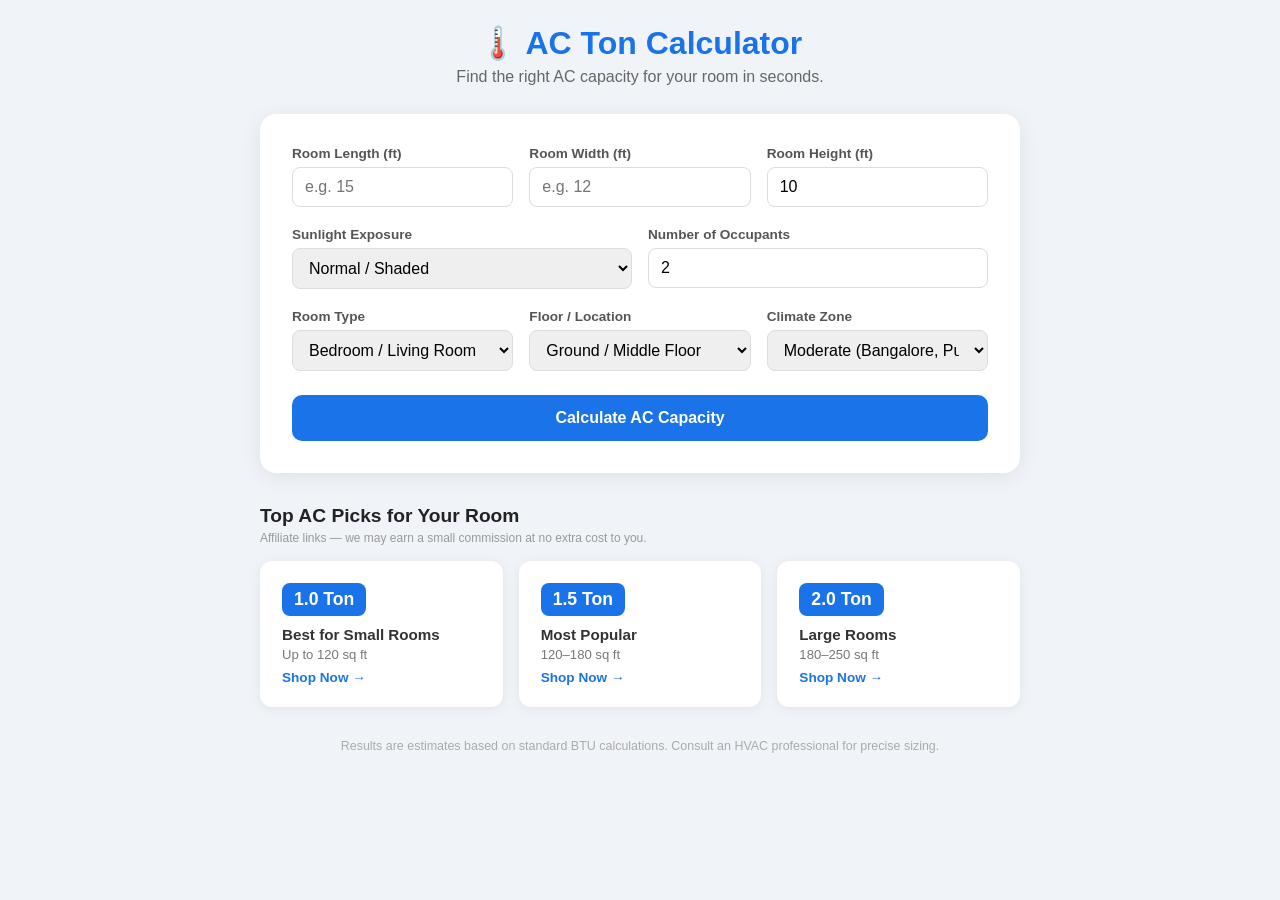
==== index.html @ c17716f7 "Basic working app Built a plain HTML/CSS/JS AC ton calculator tuned for Indian conditions, with inpu" ====
<!DOCTYPE html>
<html lang="en">
<head>
  <meta charset="UTF-8" />
  <meta name="viewport" content="width=device-width, initial-scale=1.0" />
  <title>AC Ton Calculator</title>
  <link rel="stylesheet" href="style.css" />
</head>
<body>

  <div class="container">
    <header>
      <h1>🌡️ AC Ton Calculator</h1>
      <p>Find the right AC capacity for your room in seconds.</p>
    </header>

    <div class="card">
      <form id="calcForm">
        <div class="form-row">
          <div class="form-group">
            <label for="length">Room Length (ft)</label>
            <input type="number" id="length" placeholder="e.g. 15" min="1" required />
          </div>
          <div class="form-group">
            <label for="width">Room Width (ft)</label>
            <input type="number" id="width" placeholder="e.g. 12" min="1" required />
          </div>
          <div class="form-group">
            <label for="height">Room Height (ft)</label>
            <input type="number" id="height" placeholder="e.g. 10" min="1" value="10" required />
          </div>
        </div>

        <div class="form-row">
          <div class="form-group">
            <label for="sunlight">Sunlight Exposure</label>
            <select id="sunlight">
              <option value="1.0">Normal / Shaded</option>
              <option value="1.1">Moderate Sun</option>
              <option value="1.2">Heavy Sun (South/West facing)</option>
            </select>
          </div>
          <div class="form-group">
            <label for="occupants">Number of Occupants</label>
            <input type="number" id="occupants" placeholder="e.g. 2" min="1" value="2" required />
          </div>
        </div>

        <div class="form-row">
          <div class="form-group">
            <label for="roomType">Room Type</label>
            <select id="roomType">
              <option value="0">Bedroom / Living Room</option>
              <option value="0.5">Kitchen</option>
              <option value="0.25">Office / Study</option>
            </select>
          </div>
          <div class="form-group">
            <label for="floorType">Floor / Location</label>
            <select id="floorType">
              <option value="0">Ground / Middle Floor</option>
              <option value="0.5">Top Floor (direct roof heat)</option>
            </select>
          </div>
          <div class="form-group">
            <label for="climate">Climate Zone</label>
            <select id="climate">
              <option value="1.0">Moderate (Bangalore, Pune, Shimla)</option>
              <option value="1.1">Humid (Mumbai, Chennai, Kolkata)</option>
              <option value="1.2">Hot & Dry (Delhi, Rajasthan, Gujarat)</option>
            </select>
          </div>
        </div>

        <button type="submit" class="btn">Calculate AC Capacity</button>
      </form>

      <div id="result" class="result hidden">
        <div class="result-icon">❄️</div>
        <p class="result-label">Recommended AC Capacity</p>
        <p class="result-value" id="resultValue">—</p>
        <p class="result-note" id="resultNote"></p>
      </div>
    </div>

    <!-- Affiliate / Marketing Section -->
    <section class="affiliate-section">
      <h2>Top AC Picks for Your Room</h2>
      <p class="affiliate-note">Affiliate links — we may earn a small commission at no extra cost to you.</p>
      <div class="affiliate-grid">
        <a href="#" class="affiliate-card" target="_blank" rel="noopener">
          <div class="affiliate-badge">1.0 Ton</div>
          <div class="affiliate-info">
            <strong>Best for Small Rooms</strong>
            <span>Up to 120 sq ft</span>
            <span class="affiliate-cta">Shop Now →</span>
          </div>
        </a>
        <a href="#" class="affiliate-card" target="_blank" rel="noopener">
          <div class="affiliate-badge">1.5 Ton</div>
          <div class="affiliate-info">
            <strong>Most Popular</strong>
            <span>120–180 sq ft</span>
            <span class="affiliate-cta">Shop Now →</span>
          </div>
        </a>
        <a href="#" class="affiliate-card" target="_blank" rel="noopener">
          <div class="affiliate-badge">2.0 Ton</div>
          <div class="affiliate-info">
            <strong>Large Rooms</strong>
            <span>180–250 sq ft</span>
            <span class="affiliate-cta">Shop Now →</span>
          </div>
        </a>
      </div>
    </section>

    <footer>
      <p>Results are estimates based on standard BTU calculations. Consult an HVAC professional for precise sizing.</p>
    </footer>
  </div>

  <script src="calculator.js"></script>
</body>
</html>
---- style.css ----
* {
  box-sizing: border-box;
  margin: 0;
  padding: 0;
}

body {
  font-family: 'Segoe UI', sans-serif;
  background: #f0f4f8;
  color: #333;
  min-height: 100vh;
  padding: 24px 16px;
}

.container {
  max-width: 760px;
  margin: 0 auto;
}

header {
  text-align: center;
  margin-bottom: 28px;
}

header h1 {
  font-size: 2rem;
  color: #1a73e8;
}

header p {
  color: #666;
  margin-top: 6px;
}

/* Card */
.card {
  background: #fff;
  border-radius: 16px;
  padding: 32px;
  box-shadow: 0 4px 20px rgba(0,0,0,0.08);
  margin-bottom: 32px;
}

.form-row {
  display: flex;
  gap: 16px;
  flex-wrap: wrap;
  margin-bottom: 20px;
}

.form-group {
  flex: 1;
  min-width: 140px;
  display: flex;
  flex-direction: column;
  gap: 6px;
}

label {
  font-size: 0.85rem;
  font-weight: 600;
  color: #555;
}

input, select {
  padding: 10px 12px;
  border: 1.5px solid #ddd;
  border-radius: 8px;
  font-size: 1rem;
  transition: border-color 0.2s;
  outline: none;
}

input:focus, select:focus {
  border-color: #1a73e8;
}

.btn {
  width: 100%;
  padding: 14px;
  background: #1a73e8;
  color: #fff;
  font-size: 1rem;
  font-weight: 600;
  border: none;
  border-radius: 10px;
  cursor: pointer;
  transition: background 0.2s;
  margin-top: 4px;
}

.btn:hover {
  background: #1558b0;
}

/* Result */
.result {
  text-align: center;
  margin-top: 28px;
  padding: 24px;
  background: #e8f0fe;
  border-radius: 12px;
  animation: fadeIn 0.3s ease;
}

.result.hidden {
  display: none;
}

.result-icon {
  font-size: 2.5rem;
  margin-bottom: 8px;
}

.result-label {
  font-size: 0.9rem;
  color: #555;
  margin-bottom: 4px;
}

.result-value {
  font-size: 2.4rem;
  font-weight: 700;
  color: #1a73e8;
}

.result-note {
  margin-top: 8px;
  font-size: 0.85rem;
  color: #666;
}

/* Affiliate Section */
.affiliate-section {
  margin-bottom: 32px;
}

.affiliate-section h2 {
  font-size: 1.2rem;
  margin-bottom: 4px;
  color: #222;
}

.affiliate-note {
  font-size: 0.75rem;
  color: #999;
  margin-bottom: 16px;
}

.affiliate-grid {
  display: flex;
  gap: 16px;
  flex-wrap: wrap;
}

.affiliate-card {
  flex: 1;
  min-width: 180px;
  background: #fff;
  border-radius: 12px;
  padding: 20px;
  text-decoration: none;
  color: #333;
  box-shadow: 0 2px 12px rgba(0,0,0,0.07);
  display: flex;
  flex-direction: column;
  gap: 10px;
  transition: transform 0.2s, box-shadow 0.2s;
  border: 2px solid transparent;
}

.affiliate-card:hover {
  transform: translateY(-3px);
  box-shadow: 0 6px 20px rgba(0,0,0,0.12);
  border-color: #1a73e8;
}

.affiliate-badge {
  background: #1a73e8;
  color: #fff;
  font-weight: 700;
  font-size: 1.1rem;
  padding: 6px 12px;
  border-radius: 8px;
  display: inline-block;
  width: fit-content;
}

.affiliate-info {
  display: flex;
  flex-direction: column;
  gap: 4px;
}

.affiliate-info strong {
  font-size: 0.95rem;
}

.affiliate-info span {
  font-size: 0.82rem;
  color: #777;
}

.affiliate-cta {
  color: #1a73e8 !important;
  font-weight: 600;
  font-size: 0.85rem !important;
  margin-top: 4px;
}

footer {
  text-align: center;
  font-size: 0.78rem;
  color: #aaa;
  padding-bottom: 16px;
}

@keyframes fadeIn {
  from { opacity: 0; transform: translateY(8px); }
  to   { opacity: 1; transform: translateY(0); }
}

@media (max-width: 480px) {
  header h1 { font-size: 1.5rem; }
  .card { padding: 20px; }
  .result-value { font-size: 1.8rem; }
}
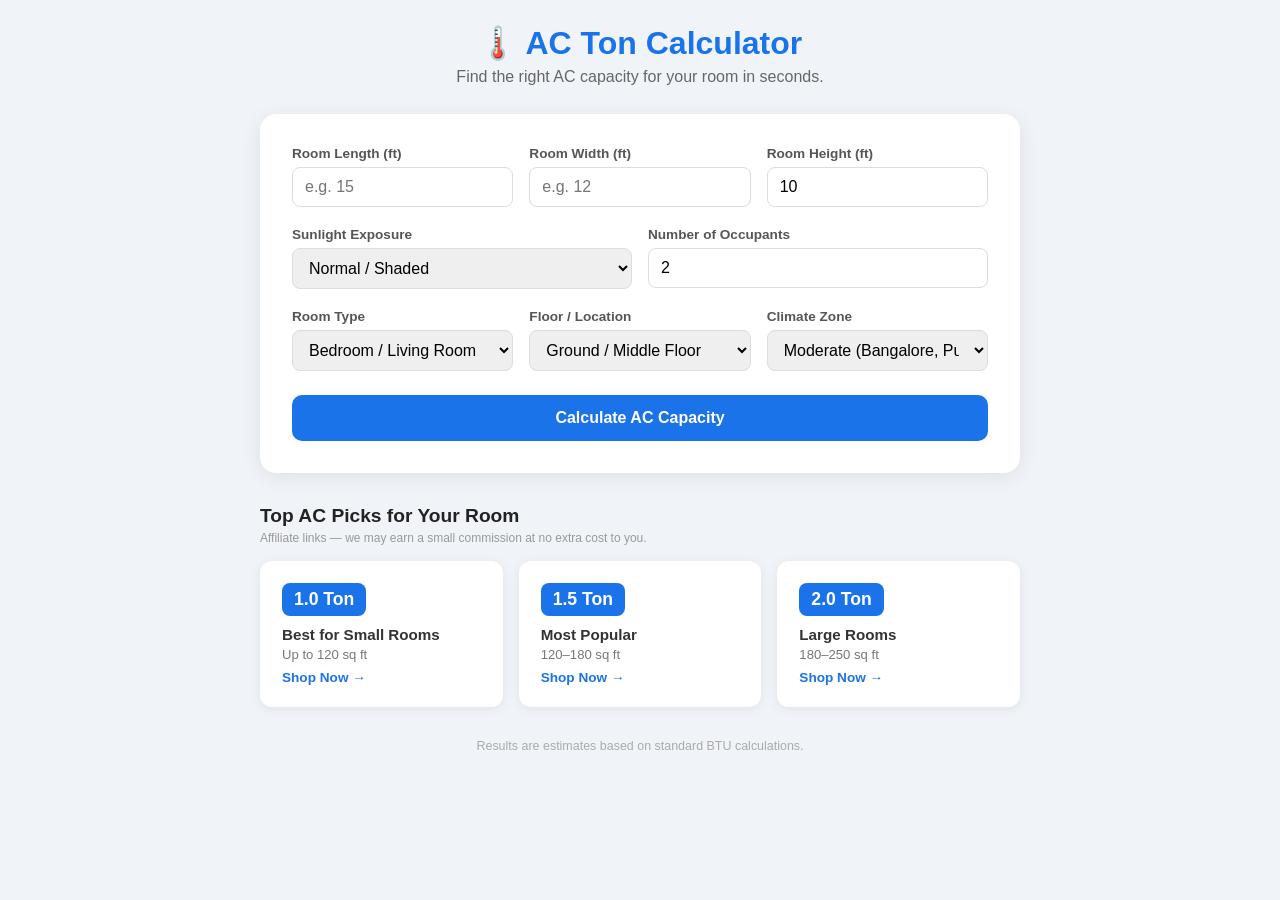
==== commit 9501f2ee: "added SEO meta data" ====
--- a/index.html
+++ b/index.html
@@ -3,7 +3,29 @@
 <head>
   <meta charset="UTF-8" />
   <meta name="viewport" content="width=device-width, initial-scale=1.0" />
-  <title>AC Ton Calculator</title>
+
+  <!-- Primary SEO -->
+  <title>AC Ton Calculator India – Find the Right AC Size for Your Room</title>
+  <meta name="description" content="Calculate the right AC capacity (ton) for your room based on Indian climate conditions. Enter room size, sunlight, floor type and city zone for an instant recommendation." />
+  <meta name="keywords" content="AC ton calculator, AC size calculator India, air conditioner capacity calculator, how many ton AC for room, AC buying guide India, 1 ton 1.5 ton 2 ton AC" />
+  <meta name="author" content="Manikantad6" />
+  <link rel="canonical" href="https://manikantad6.github.io/ac-ton-calculator/" />
+
+  <!-- Open Graph (WhatsApp, Facebook previews) -->
+  <meta property="og:type" content="website" />
+  <meta property="og:title" content="AC Ton Calculator India – Find the Right AC Size for Your Room" />
+  <meta property="og:description" content="Free tool to calculate the right AC capacity for your room based on Indian climate, room size, sunlight and floor type." />
+  <meta property="og:url" content="https://manikantad6.github.io/ac-ton-calculator/" />
+  <meta property="og:site_name" content="AC Ton Calculator" />
+
+  <!-- Twitter Card -->
+  <meta name="twitter:card" content="summary" />
+  <meta name="twitter:title" content="AC Ton Calculator India" />
+  <meta name="twitter:description" content="Find the right AC size for your room based on Indian climate conditions. Free and instant." />
+
+  <!-- Robots -->
+  <meta name="robots" content="index, follow" />
+
   <link rel="stylesheet" href="style.css" />
 </head>
 <body>
@@ -51,7 +73,7 @@
             <label for="roomType">Room Type</label>
             <select id="roomType">
               <option value="0">Bedroom / Living Room</option>
-              <option value="0.5">Kitchen</option>
+              <!-- <option value="0.5">Kitchen</option> -->
               <option value="0.25">Office / Study</option>
             </select>
           </div>
@@ -88,7 +110,7 @@
       <h2>Top AC Picks for Your Room</h2>
       <p class="affiliate-note">Affiliate links — we may earn a small commission at no extra cost to you.</p>
       <div class="affiliate-grid">
-        <a href="#" class="affiliate-card" target="_blank" rel="noopener">
+        <a href="https://amzn.to/4tBR6ue" class="affiliate-card" target="_blank" rel="noopener">
           <div class="affiliate-badge">1.0 Ton</div>
           <div class="affiliate-info">
             <strong>Best for Small Rooms</strong>
@@ -116,7 +138,8 @@
     </section>
 
     <footer>
-      <p>Results are estimates based on standard BTU calculations. Consult an HVAC professional for precise sizing.</p>
+        <!-- Consult an HVAC professional for precise sizing -->
+      <p>Results are estimates based on standard BTU calculations.</p>
     </footer>
   </div>
 
